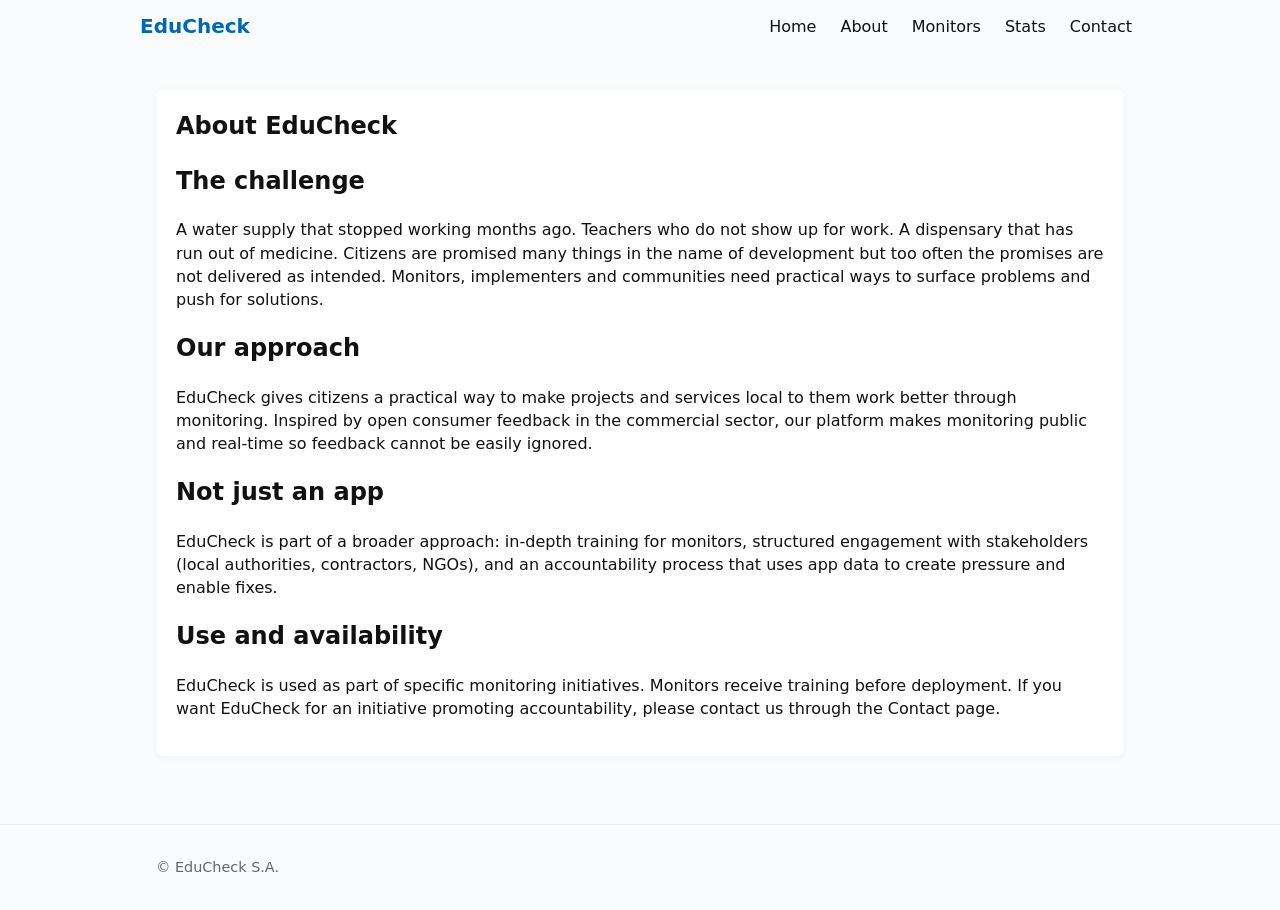
==== about.html @ c57fd744 "Add multi-page static site for EduCheck (index, about, monitors, stats, contact, CSS, JS)" ====
<!doctype html>
<html lang="en">
<head>
  <meta charset="utf-8" />
  <meta name="viewport" content="width=device-width,initial-scale=1" />
  <title>About — EduCheck</title>
  <link rel="stylesheet" href="assets/css/styles.css">
</head>
<body>
  <header class="site-header">
    <div class="container header-inner">
      <a href="index.html" class="brand">EduCheck</a>
      <button class="nav-toggle" id="navToggleAbout" aria-expanded="false" aria-controls="siteNavAbout">Menu</button>
      <nav id="siteNavAbout" class="site-nav" aria-label="Main navigation">
        <ul>
          <li><a href="index.html">Home</a></li>
          <li><a href="about.html" aria-current="page">About</a></li>
          <li><a href="monitors.html">Monitors</a></li>
          <li><a href="stats.html">Stats</a></li>
          <li><a href="contact.html">Contact</a></li>
        </ul>
      </nav>
    </div>
  </header>

  <main class="container">
    <article class="page">
      <h1>About EduCheck</h1>

      <h2>The challenge</h2>
      <p>A water supply that stopped working months ago. Teachers who do not show up for work. A dispensary that has run out of medicine. Citizens are promised many things in the name of development but too often the promises are not delivered as intended. Monitors, implementers and communities need practical ways to surface problems and push for solutions.</p>

      <h2>Our approach</h2>
      <p>EduCheck gives citizens a practical way to make projects and services local to them work better through monitoring. Inspired by open consumer feedback in the commercial sector, our platform makes monitoring public and real-time so feedback cannot be easily ignored.</p>

      <h2>Not just an app</h2>
      <p>EduCheck is part of a broader approach: in-depth training for monitors, structured engagement with stakeholders (local authorities, contractors, NGOs), and an accountability process that uses app data to create pressure and enable fixes.</p>

      <h2>Use and availability</h2>
      <p>EduCheck is used as part of specific monitoring initiatives. Monitors receive training before deployment. If you want EduCheck for an initiative promoting accountability, please contact us through the Contact page.</p>
    </article>
  </main>

  <footer class="site-footer">
    <div class="container">
      <p>&copy; <span id="yearAbout"></span> EduCheck S.A.</p>
    </div>
  </footer>

  <script src="assets/js/main.js"></script>
</body>
</html>
---- assets/css/styles.css ----
/* Basic responsive styles for EduCheck multi-page site */
:root{
  --accent:#0068b3;
  --muted:#666;
  --bg:#f9fbfc;
  --max-width:1000px;
  --container-padding:1rem;
  font-family: Inter, system-ui, -apple-system, "Segoe UI", Roboto, "Helvetica Neue", Arial;
  color-scheme: light;
}
*{box-sizing:border-box}
html,body{height:100%}
body{margin:0;background:var(--bg);color:#111;line-height:1.45}
.container{max-width:var(--max-width);margin:0 auto;padding:var(--container-padding)}
.header-inner{display:flex;align-items:center;justify-content:space-between;padding:0.75rem 0}
.brand{font-weight:700;color:var(--accent);text-decoration:none;font-size:1.25rem}
.site-nav ul{list-style:none;margin:0;padding:0;display:flex;gap:0.5rem}
.site-nav a{text-decoration:none;padding:0.5rem;color:inherit;border-radius:6px}
.site-nav a:hover{background:#fff;box-shadow:0 1px 2px rgba(0,0,0,0.05)}
.nav-toggle{display:none;background:none;border:1px solid #ddd;padding:0.5rem;border-radius:6px}

/* Hero */
.hero{background:linear-gradient(180deg, #fff 0%, #f2fbff 100%);padding:2.5rem 0}
.hero .lead{color:var(--muted);margin-top:0.5rem}
.stats-grid{display:flex;gap:1rem;margin:1.25rem 0;flex-wrap:wrap}
.stat{background:#fff;padding:1rem;border-radius:8px;flex:1 1 200px;box-shadow:0 2px 6px rgba(8,20,40,0.04)}
.stat-value{display:block;font-size:1.4rem;font-weight:700;color:var(--accent)}
.stat-label{font-size:0.9rem;color:var(--muted)}

/* Buttons */
.btn{display:inline-block;background:var(--accent);color:white;padding:0.6rem 1rem;border-radius:6px;text-decoration:none}
.btn-outline{background:transparent;border:1px solid var(--accent);color:var(--accent)}

/* Page content */
.page{background:#fff;padding:1.25rem;border-radius:8px;box-shadow:0 2px 8px rgba(0,0,0,0.04);margin:1.25rem 0}
.page h1{margin-top:0}
.figures{display:flex;gap:1rem;flex-wrap:wrap}
.figure{background:#fff;padding:1rem;border-radius:8px;flex:1 1 220px;text-align:center;box-shadow:0 1px 3px rgba(0,0,0,0.04)}
.figure h2{color:var(--accent);font-size:1.6rem;margin:0}
.contact-grid{display:grid;grid-template-columns:repeat(auto-fit,minmax(220px,1fr));gap:1rem}

/* Footer */
.site-footer{border-top:1px solid #e7eef5;padding:1rem 0;margin-top:2rem}
.site-footer p{margin:0;color:var(--muted);font-size:0.9rem}

/* Responsive */
@media (max-width:800px){
  .site-nav{display:none}
  .nav-toggle{display:inline-block}
  .nav-toggle[aria-expanded="true"] + .site-nav{display:block}
  .header-inner{gap:0.5rem}
  .stats-grid{flex-direction:column}
}
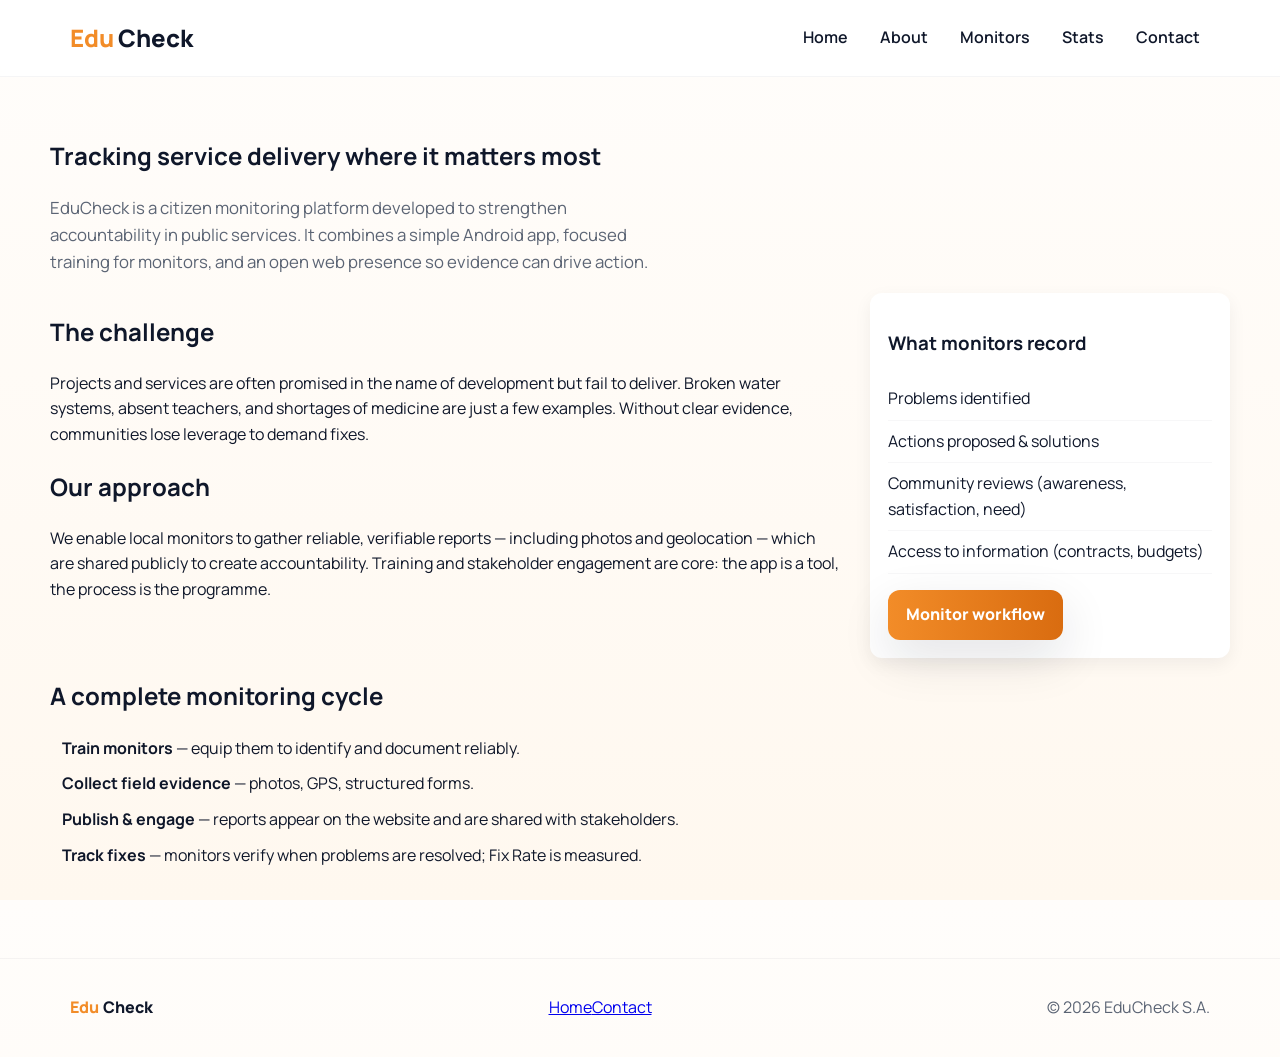
==== commit e64bc55c: "Premium EduCheck website redesign (home/about/monitors/stats/contact)" ====
--- a/about.html
+++ b/about.html
@@ -1,18 +1,20 @@
 <!doctype html>
 <html lang="en">
 <head>
-  <meta charset="utf-8" />
-  <meta name="viewport" content="width=device-width,initial-scale=1" />
-  <title>About — EduCheck</title>
+  <meta charset="utf-8"/>
+  <meta name="viewport" content="width=device-width,initial-scale=1"/>
+  <title>About EduCheck — Community Monitoring</title>
+  <meta name="description" content="About EduCheck: approach, training, and how citizen monitoring drives accountability.">
+  <link href="https://fonts.googleapis.com/css2?family=Manrope:wght@400;600;700;800&display=swap" rel="stylesheet">
   <link rel="stylesheet" href="assets/css/styles.css">
 </head>
-<body>
+<body class="page-about">
   <header class="site-header">
     <div class="container header-inner">
-      <a href="index.html" class="brand">EduCheck</a>
-      <button class="nav-toggle" id="navToggleAbout" aria-expanded="false" aria-controls="siteNavAbout">Menu</button>
-      <nav id="siteNavAbout" class="site-nav" aria-label="Main navigation">
-        <ul>
+      <a class="brand" href="index.html"><span class="brand-mark">Edu</span>Check</a>
+      <nav id="mainNavAbout" class="site-nav" aria-label="Main">
+        <button class="nav-toggle" aria-expanded="false" aria-controls="navListAbout">Menu</button>
+        <ul id="navListAbout" class="nav-list">
           <li><a href="index.html">Home</a></li>
           <li><a href="about.html" aria-current="page">About</a></li>
           <li><a href="monitors.html">Monitors</a></li>
@@ -23,30 +25,54 @@
     </div>
   </header>
 
-  <main class="container">
-    <article class="page">
-      <h1>About EduCheck</h1>
+  <main class="container page-content">
+    <article class="hero-article">
+      <h1>Tracking service delivery where it matters most</h1>
+      <p class="lead">EduCheck is a citizen monitoring platform developed to strengthen accountability in public services. It combines a simple Android app, focused training for monitors, and an open web presence so evidence can drive action.</p>
+    </article>
 
-      <h2>The challenge</h2>
-      <p>A water supply that stopped working months ago. Teachers who do not show up for work. A dispensary that has run out of medicine. Citizens are promised many things in the name of development but too often the promises are not delivered as intended. Monitors, implementers and communities need practical ways to surface problems and push for solutions.</p>
+    <section class="two-col">
+      <div>
+        <h2>The challenge</h2>
+        <p>Projects and services are often promised in the name of development but fail to deliver. Broken water systems, absent teachers, and shortages of medicine are just a few examples. Without clear evidence, communities lose leverage to demand fixes.</p>
 
-      <h2>Our approach</h2>
-      <p>EduCheck gives citizens a practical way to make projects and services local to them work better through monitoring. Inspired by open consumer feedback in the commercial sector, our platform makes monitoring public and real-time so feedback cannot be easily ignored.</p>
+        <h2>Our approach</h2>
+        <p>We enable local monitors to gather reliable, verifiable reports — including photos and geolocation — which are shared publicly to create accountability. Training and stakeholder engagement are core: the app is a tool, the process is the programme.</p>
+      </div>
 
-      <h2>Not just an app</h2>
-      <p>EduCheck is part of a broader approach: in-depth training for monitors, structured engagement with stakeholders (local authorities, contractors, NGOs), and an accountability process that uses app data to create pressure and enable fixes.</p>
+      <aside class="panel">
+        <div class="panel-inner">
+          <h3>What monitors record</h3>
+          <ul class="panel-list">
+            <li>Problems identified</li>
+            <li>Actions proposed & solutions</li>
+            <li>Community reviews (awareness, satisfaction, need)</li>
+            <li>Access to information (contracts, budgets)</li>
+          </ul>
+          <a class="btn btn-primary" href="monitors.html">Monitor workflow</a>
+        </div>
+      </aside>
+    </section>
 
-      <h2>Use and availability</h2>
-      <p>EduCheck is used as part of specific monitoring initiatives. Monitors receive training before deployment. If you want EduCheck for an initiative promoting accountability, please contact us through the Contact page.</p>
-    </article>
+    <section class="method">
+      <h2>A complete monitoring cycle</h2>
+      <ol class="steps">
+        <li><strong>Train monitors</strong> — equip them to identify and document reliably.</li>
+        <li><strong>Collect field evidence</strong> — photos, GPS, structured forms.</li>
+        <li><strong>Publish & engage</strong> — reports appear on the website and are shared with stakeholders.</li>
+        <li><strong>Track fixes</strong> — monitors verify when problems are resolved; Fix Rate is measured.</li>
+      </ol>
+    </section>
   </main>
 
   <footer class="site-footer">
-    <div class="container">
-      <p>&copy; <span id="yearAbout"></span> EduCheck S.A.</p>
+    <div class="container footer-grid">
+      <div><p class="brand-footer"><span class="brand-mark">Edu</span>Check</p></div>
+      <nav class="footer-nav" aria-label="Footer"><a href="index.html">Home</a><a href="contact.html">Contact</a></nav>
+      <div class="legal muted">© <span id="yearAbout"></span> EduCheck S.A.</div>
     </div>
   </footer>
 
-  <script src="assets/js/main.js"></script>
+  <script src="assets/js/main.js" defer></script>
 </body>
 </html>
--- a/assets/css/styles.css
+++ b/assets/css/styles.css
@@ -1,53 +1,117 @@
-/* Basic responsive styles for EduCheck multi-page site */
+/* EduCheck — premium theme (Manrope, warm orange + navy) */
 :root{
-  --accent:#0068b3;
-  --muted:#666;
-  --bg:#f9fbfc;
-  --max-width:1000px;
-  --container-padding:1rem;
-  font-family: Inter, system-ui, -apple-system, "Segoe UI", Roboto, "Helvetica Neue", Arial;
+  --orange: #F28C28;
+  --orange-600: #D96C10;
+  --navy: #0F172A;
+  --muted: #5B6474;
+  --cream: #FFF9F2;
+  --white: #FFFFFF;
+  --soft: #F7FAFC;
+  --glass: rgba(255,255,255,0.85);
+  --max: 1180px;
+  --radius-lg: 18px;
+  --shadow-lg: 0 18px 50px rgba(15,23,42,0.12);
+  --shadow-sm: 0 6px 18px rgba(15,23,42,0.06);
+  font-family: 'Manrope', system-ui, -apple-system, 'Segoe UI', Roboto, 'Helvetica Neue', Arial;
   color-scheme: light;
+  -webkit-font-smoothing:antialiased;
+  -moz-osx-font-smoothing:grayscale;
 }
 *{box-sizing:border-box}
 html,body{height:100%}
-body{margin:0;background:var(--bg);color:#111;line-height:1.45}
-.container{max-width:var(--max-width);margin:0 auto;padding:var(--container-padding)}
-.header-inner{display:flex;align-items:center;justify-content:space-between;padding:0.75rem 0}
-.brand{font-weight:700;color:var(--accent);text-decoration:none;font-size:1.25rem}
-.site-nav ul{list-style:none;margin:0;padding:0;display:flex;gap:0.5rem}
-.site-nav a{text-decoration:none;padding:0.5rem;color:inherit;border-radius:6px}
-.site-nav a:hover{background:#fff;box-shadow:0 1px 2px rgba(0,0,0,0.05)}
-.nav-toggle{display:none;background:none;border:1px solid #ddd;padding:0.5rem;border-radius:6px}
+body{margin:0;background:linear-gradient(180deg,#fffdfb 0%, #fff8ef 100%);color:var(--navy);line-height:1.6}
+.container{max-width:var(--max);margin:0 auto;padding:0 20px}
+
+/* Header */
+.site-header{position:sticky;top:0;z-index:40;background:var(--glass);backdrop-filter:blur(8px);border-bottom:1px solid rgba(15,23,42,0.04)}
+.header-inner{display:flex;align-items:center;justify-content:space-between;min-height:76px}
+.brand{font-weight:800;font-size:1.5rem;color:var(--navy);text-decoration:none}
+.brand-mark{color:var(--orange);margin-right:4px}
+.site-nav{display:flex;align-items:center;gap:14px}
+.nav-list{display:flex;gap:12px;align-items:center;margin:0;padding:0;list-style:none}
+.nav-list a{color:var(--navy);text-decoration:none;font-weight:600;padding:8px 10px;border-radius:10px;transition:all .16s}
+.nav-list a:hover{color:var(--orange)}
+.nav-toggle{display:none;background:none;border:1px solid rgba(15,23,42,0.06);padding:8px 10px;border-radius:10px}
 
 /* Hero */
-.hero{background:linear-gradient(180deg, #fff 0%, #f2fbff 100%);padding:2.5rem 0}
-.hero .lead{color:var(--muted);margin-top:0.5rem}
-.stats-grid{display:flex;gap:1rem;margin:1.25rem 0;flex-wrap:wrap}
-.stat{background:#fff;padding:1rem;border-radius:8px;flex:1 1 200px;box-shadow:0 2px 6px rgba(8,20,40,0.04)}
-.stat-value{display:block;font-size:1.4rem;font-weight:700;color:var(--accent)}
-.stat-label{font-size:0.9rem;color:var(--muted)}
+.hero{display:grid;grid-template-columns:1fr 420px;gap:36px;align-items:start;padding:64px 0}
+.hero-copy .eyebrow{display:inline-block;background:rgba(242,140,40,0.1);color:var(--orange-600);padding:8px 12px;border-radius:999px;font-weight:800;font-size:.78rem;letter-spacing:.04em;text-transform:uppercase}
+.hero-copy h1{font-size: clamp(2.2rem, 4.6vw, 3.6rem);margin:14px 0 10px;color:var(--navy);line-height:1.03}
+.lead{color:var(--muted);max-width:620px;font-size:1.05rem}
+.hero-actions{display:flex;gap:12px;margin-top:18px}
+.btn{display:inline-flex;align-items:center;gap:10px;padding:12px 18px;border-radius:12px;font-weight:800;cursor:pointer;border:0;text-decoration:none}
+.btn-primary{background:linear-gradient(90deg,var(--orange),var(--orange-600));color:var(--white);box-shadow:var(--shadow-lg)}
+.btn-outline{background:transparent;color:var(--navy);border:1px solid rgba(15,23,42,0.06)}
+.btn-ghost{background:#fff;border:1px solid rgba(15,23,42,0.04);color:var(--navy)}
 
-/* Buttons */
-.btn{display:inline-block;background:var(--accent);color:white;padding:0.6rem 1rem;border-radius:6px;text-decoration:none}
-.btn-outline{background:transparent;border:1px solid var(--accent);color:var(--accent)}
+/* Metrics */
+.metrics{display:flex;gap:18px;margin-top:24px;align-items:center;flex-wrap:wrap}
+.metric{background:var(--white);padding:14px 18px;border-radius:12px;box-shadow:var(--shadow-sm);min-width:160px}
+.metric-value{font-weight:800;color:var(--navy);font-size:1.3rem}
+.metric-label{color:var(--muted);font-size:.9rem;margin-top:6px}
+
+/* Hero panel */
+.hero-panel .card-elevated{background:linear-gradient(180deg,#fff 0%,#fff9f0 100%);border-radius:16px;padding:20px;border:1px solid rgba(242,140,40,0.08);box-shadow:var(--shadow-sm)}
+.card-head h3{margin:0 0 6px}
+.card-head .muted{color:var(--muted)}
+.checklist{margin:12px 0 18px;padding:0;list-style:none}
+.checklist li{padding:8px 0;border-top:1px dashed rgba(15,23,42,0.04);font-weight:600}
+.card-cta{display:flex;gap:8px}
+
+/* Features */
+.features{padding:32px 0}
+.feature-grid{display:grid;grid-template-columns:repeat(auto-fit,minmax(220px,1fr));gap:20px}
+.feature{background:var(--white);padding:18px;border-radius:14px;box-shadow:var(--shadow-sm);transition:transform .18s,box-shadow .18s}
+.feature:hover{transform:translateY(-6px);box-shadow:var(--shadow-lg)}
+.feature .icon{width:36px;height:36px;fill:var(--orange);margin-bottom:8px}
+
+/* Quote */
+.quote{padding:26px 0}
+blockquote{margin:0;padding:22px;border-left:4px solid rgba(242,140,40,0.18);background:linear-gradient(90deg, rgba(242,140,40,0.03), transparent);border-radius:8px;color:var(--muted)}
+blockquote cite{display:block;margin-top:8px;font-size:.9rem;color:var(--muted)}
 
 /* Page content */
-.page{background:#fff;padding:1.25rem;border-radius:8px;box-shadow:0 2px 8px rgba(0,0,0,0.04);margin:1.25rem 0}
-.page h1{margin-top:0}
-.figures{display:flex;gap:1rem;flex-wrap:wrap}
-.figure{background:#fff;padding:1rem;border-radius:8px;flex:1 1 220px;text-align:center;box-shadow:0 1px 3px rgba(0,0,0,0.04)}
-.figure h2{color:var(--accent);font-size:1.6rem;margin:0}
-.contact-grid{display:grid;grid-template-columns:repeat(auto-fit,minmax(220px,1fr));gap:1rem}
+.page-content{padding:40px 0}
+.two-col{display:grid;grid-template-columns:1fr 360px;gap:28px;align-items:start}
+.panel{background:var(--white);padding:18px;border-radius:12px;box-shadow:var(--shadow-sm)}
+.panel-list{list-style:none;padding:0;margin:12px 0 16px}
+.panel-list li{padding:8px 0;border-bottom:1px solid rgba(15,23,42,0.03)}
+.steps{list-style:none;padding:0;margin:0}
+.steps li{margin:10px 0;padding-left:12px}
+
+/* Monitors */
+.monitor-grid{display:grid;grid-template-columns:1fr 320px;gap:28px}
+.list-check{padding-left:18px}
+.list-check li{margin:10px 0}
+
+/* Stats */
+.stats-hero{display:flex;gap:24px;align-items:center;flex-wrap:wrap}
+.stat-cards{display:flex;gap:16px;flex:1}
+.stat-card{background:var(--white);padding:18px;border-radius:12px;box-shadow:var(--shadow-sm);min-width:220px;text-align:center}
+.stat-number{font-weight:800;font-size:1.6rem;color:var(--navy)}
+.chart{flex:1;min-width:300px}
+
+/* Contact */
+.contact-grid{display:grid;grid-template-columns:1fr 360px;gap:28px}
+.contact-form{background:var(--white);padding:18px;border-radius:12px;box-shadow:var(--shadow-sm);display:flex;flex-direction:column;gap:12px}
+.contact-form label{display:flex;flex-direction:column;font-weight:600;color:var(--muted)}
+.contact-form input, .contact-form textarea{margin-top:8px;padding:10px;border-radius:10px;border:1px solid rgba(15,23,42,0.06)}
+.form-actions{display:flex;gap:10px;margin-top:6px}
 
 /* Footer */
-.site-footer{border-top:1px solid #e7eef5;padding:1rem 0;margin-top:2rem}
-.site-footer p{margin:0;color:var(--muted);font-size:0.9rem}
+.site-footer{border-top:1px solid rgba(15,23,42,0.04);padding:20px 0;margin-top:40px}
+.footer-grid{display:flex;gap:20px;align-items:center;justify-content:space-between}
+.brand-footer{font-weight:800}
+.muted{color:var(--muted)}
+.small{font-size:.86rem}
 
-/* Responsive */
-@media (max-width:800px){
-  .site-nav{display:none}
+/* Utilities & responsive */
+.sr-only{position:absolute;width:1px;height:1px;padding:0;margin:-1px;overflow:hidden;clip:rect(0,0,0,0);white-space:nowrap;border:0}
+@media (max-width:980px){
+  .hero{grid-template-columns:1fr;gap:20px;padding:36px 0}
+  .two-col{grid-template-columns:1fr}
+  .monitor-grid{grid-template-columns:1fr}
+  .contact-grid{grid-template-columns:1fr}
+  .nav-list{display:none}
   .nav-toggle{display:inline-block}
-  .nav-toggle[aria-expanded="true"] + .site-nav{display:block}
-  .header-inner{gap:0.5rem}
-  .stats-grid{flex-direction:column}
 }
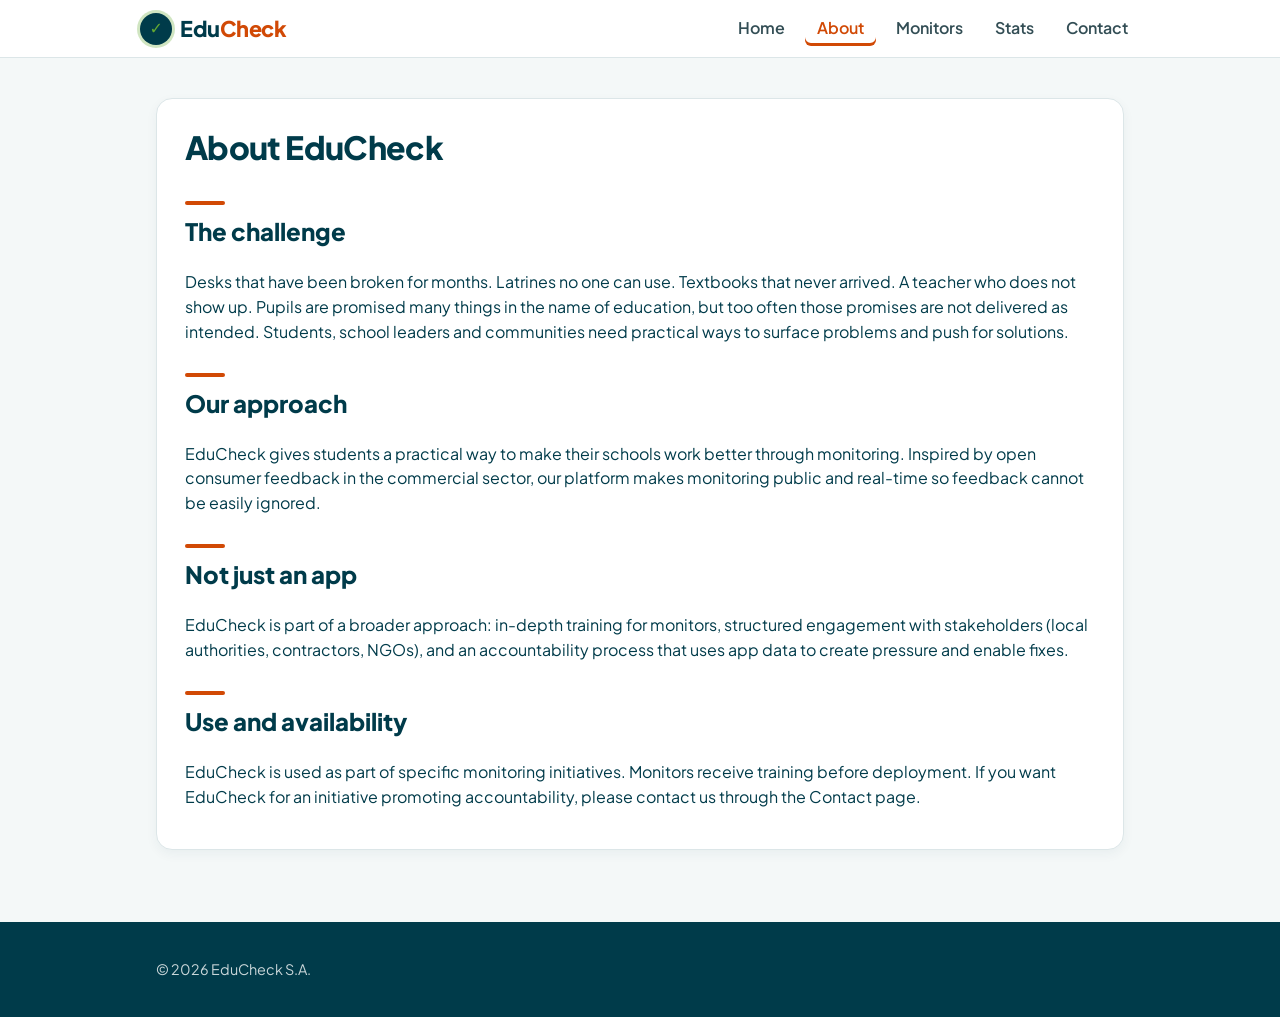
==== commit ea668e00: "Rebrand EduCheck with DevCheck-inspired identity New petrol/orange/tick-green palette, tick-in-circl" ====
--- a/about.html
+++ b/about.html
@@ -1,20 +1,18 @@
 <!doctype html>
 <html lang="en">
 <head>
-  <meta charset="utf-8"/>
-  <meta name="viewport" content="width=device-width,initial-scale=1"/>
-  <title>About EduCheck — Community Monitoring</title>
-  <meta name="description" content="About EduCheck: approach, training, and how citizen monitoring drives accountability.">
-  <link href="https://fonts.googleapis.com/css2?family=Manrope:wght@400;600;700;800&display=swap" rel="stylesheet">
+  <meta charset="utf-8" />
+  <meta name="viewport" content="width=device-width,initial-scale=1" />
+  <title>About — EduCheck</title>
   <link rel="stylesheet" href="assets/css/styles.css">
 </head>
-<body class="page-about">
+<body>
   <header class="site-header">
     <div class="container header-inner">
-      <a class="brand" href="index.html"><span class="brand-mark">Edu</span>Check</a>
-      <nav id="mainNavAbout" class="site-nav" aria-label="Main">
-        <button class="nav-toggle" aria-expanded="false" aria-controls="navListAbout">Menu</button>
-        <ul id="navListAbout" class="nav-list">
+      <a href="index.html" class="brand">Edu<span>Check</span></a>
+      <button class="nav-toggle" id="navToggleAbout" aria-expanded="false" aria-controls="siteNavAbout">Menu</button>
+      <nav id="siteNavAbout" class="site-nav" aria-label="Main navigation">
+        <ul>
           <li><a href="index.html">Home</a></li>
           <li><a href="about.html" aria-current="page">About</a></li>
           <li><a href="monitors.html">Monitors</a></li>
@@ -25,54 +23,30 @@
     </div>
   </header>
 
-  <main class="container page-content">
-    <article class="hero-article">
-      <h1>Tracking service delivery where it matters most</h1>
-      <p class="lead">EduCheck is a citizen monitoring platform developed to strengthen accountability in public services. It combines a simple Android app, focused training for monitors, and an open web presence so evidence can drive action.</p>
+  <main class="container">
+    <article class="page">
+      <h1>About EduCheck</h1>
+
+      <h2>The challenge</h2>
+      <p>Desks that have been broken for months. Latrines no one can use. Textbooks that never arrived. A teacher who does not show up. Pupils are promised many things in the name of education, but too often those promises are not delivered as intended. Students, school leaders and communities need practical ways to surface problems and push for solutions.</p>
+
+      <h2>Our approach</h2>
+      <p>EduCheck gives students a practical way to make their schools work better through monitoring. Inspired by open consumer feedback in the commercial sector, our platform makes monitoring public and real-time so feedback cannot be easily ignored.</p>
+
+      <h2>Not just an app</h2>
+      <p>EduCheck is part of a broader approach: in-depth training for monitors, structured engagement with stakeholders (local authorities, contractors, NGOs), and an accountability process that uses app data to create pressure and enable fixes.</p>
+
+      <h2>Use and availability</h2>
+      <p>EduCheck is used as part of specific monitoring initiatives. Monitors receive training before deployment. If you want EduCheck for an initiative promoting accountability, please contact us through the Contact page.</p>
     </article>
-
-    <section class="two-col">
-      <div>
-        <h2>The challenge</h2>
-        <p>Projects and services are often promised in the name of development but fail to deliver. Broken water systems, absent teachers, and shortages of medicine are just a few examples. Without clear evidence, communities lose leverage to demand fixes.</p>
-
-        <h2>Our approach</h2>
-        <p>We enable local monitors to gather reliable, verifiable reports — including photos and geolocation — which are shared publicly to create accountability. Training and stakeholder engagement are core: the app is a tool, the process is the programme.</p>
-      </div>
-
-      <aside class="panel">
-        <div class="panel-inner">
-          <h3>What monitors record</h3>
-          <ul class="panel-list">
-            <li>Problems identified</li>
-            <li>Actions proposed & solutions</li>
-            <li>Community reviews (awareness, satisfaction, need)</li>
-            <li>Access to information (contracts, budgets)</li>
-          </ul>
-          <a class="btn btn-primary" href="monitors.html">Monitor workflow</a>
-        </div>
-      </aside>
-    </section>
-
-    <section class="method">
-      <h2>A complete monitoring cycle</h2>
-      <ol class="steps">
-        <li><strong>Train monitors</strong> — equip them to identify and document reliably.</li>
-        <li><strong>Collect field evidence</strong> — photos, GPS, structured forms.</li>
-        <li><strong>Publish & engage</strong> — reports appear on the website and are shared with stakeholders.</li>
-        <li><strong>Track fixes</strong> — monitors verify when problems are resolved; Fix Rate is measured.</li>
-      </ol>
-    </section>
   </main>
 
   <footer class="site-footer">
-    <div class="container footer-grid">
-      <div><p class="brand-footer"><span class="brand-mark">Edu</span>Check</p></div>
-      <nav class="footer-nav" aria-label="Footer"><a href="index.html">Home</a><a href="contact.html">Contact</a></nav>
-      <div class="legal muted">© <span id="yearAbout"></span> EduCheck S.A.</div>
+    <div class="container">
+      <p>&copy; <span id="yearAbout"></span> EduCheck S.A.</p>
     </div>
   </footer>
 
-  <script src="assets/js/main.js" defer></script>
+  <script src="assets/js/main.js"></script>
 </body>
 </html>
--- a/assets/css/styles.css
+++ b/assets/css/styles.css
@@ -1,117 +1,66 @@
-/* EduCheck — premium theme (Manrope, warm orange + navy) */
+/* EduCheck brand styles (DevCheck-inspired: petrol, orange, tick green) */
+@import url('https://fonts.googleapis.com/css2?family=Plus+Jakarta+Sans:wght@400;600;700;800&display=swap');
 :root{
-  --orange: #F28C28;
-  --orange-600: #D96C10;
-  --navy: #0F172A;
-  --muted: #5B6474;
-  --cream: #FFF9F2;
-  --white: #FFFFFF;
-  --soft: #F7FAFC;
-  --glass: rgba(255,255,255,0.85);
-  --max: 1180px;
-  --radius-lg: 18px;
-  --shadow-lg: 0 18px 50px rgba(15,23,42,0.12);
-  --shadow-sm: 0 6px 18px rgba(15,23,42,0.06);
-  font-family: 'Manrope', system-ui, -apple-system, 'Segoe UI', Roboto, 'Helvetica Neue', Arial;
+  --ink:#003B4A;
+  --accent:#D14905;
+  --accent-dark:#A93A04;
+  --fix:#64A832;
+  --muted:#5B6B70;
+  --bg:#F4F8F8;
+  --max-width:1000px;
+  --container-padding:1rem;
+  font-family: "Plus Jakarta Sans", system-ui, -apple-system, "Segoe UI", Roboto, "Helvetica Neue", Arial;
   color-scheme: light;
-  -webkit-font-smoothing:antialiased;
-  -moz-osx-font-smoothing:grayscale;
 }
 *{box-sizing:border-box}
 html,body{height:100%}
-body{margin:0;background:linear-gradient(180deg,#fffdfb 0%, #fff8ef 100%);color:var(--navy);line-height:1.6}
-.container{max-width:var(--max);margin:0 auto;padding:0 20px}
-
-/* Header */
-.site-header{position:sticky;top:0;z-index:40;background:var(--glass);backdrop-filter:blur(8px);border-bottom:1px solid rgba(15,23,42,0.04)}
-.header-inner{display:flex;align-items:center;justify-content:space-between;min-height:76px}
-.brand{font-weight:800;font-size:1.5rem;color:var(--navy);text-decoration:none}
-.brand-mark{color:var(--orange);margin-right:4px}
-.site-nav{display:flex;align-items:center;gap:14px}
-.nav-list{display:flex;gap:12px;align-items:center;margin:0;padding:0;list-style:none}
-.nav-list a{color:var(--navy);text-decoration:none;font-weight:600;padding:8px 10px;border-radius:10px;transition:all .16s}
-.nav-list a:hover{color:var(--orange)}
-.nav-toggle{display:none;background:none;border:1px solid rgba(15,23,42,0.06);padding:8px 10px;border-radius:10px}
+body{margin:0;background:var(--bg);color:var(--ink);line-height:1.55}
+.container{max-width:var(--max-width);margin:0 auto;padding:var(--container-padding)}
+.site-header{background:#fff;border-bottom:1px solid #DCE6E8;position:sticky;top:0;z-index:10}
+.header-inner{display:flex;align-items:center;justify-content:space-between;padding:0.75rem 0}
+.brand{display:inline-flex;align-items:center;font-weight:800;color:var(--ink);text-decoration:none;font-size:1.35rem;letter-spacing:-0.02em}
+.brand::before{content:"\2713";margin-right:0.5rem;display:inline-flex;align-items:center;justify-content:center;width:2rem;height:2rem;border-radius:50%;background:var(--ink);color:var(--fix);font-size:1rem;box-shadow:0 0 0 3px rgba(100,168,50,0.3)}
+.brand span{color:var(--accent)}
+.site-nav ul{list-style:none;margin:0;padding:0;display:flex;gap:0.5rem}
+.site-nav a{text-decoration:none;padding:0.5rem 0.75rem;color:#334E55;font-weight:600;border-radius:6px}
+.site-nav a:hover,.site-nav a[aria-current="page"]{color:var(--accent)}
+.site-nav a[aria-current="page"]{box-shadow:inset 0 -3px 0 var(--accent)}
+.nav-toggle{display:none;background:none;border:1px solid #ddd;padding:0.5rem;border-radius:6px}
 
 /* Hero */
-.hero{display:grid;grid-template-columns:1fr 420px;gap:36px;align-items:start;padding:64px 0}
-.hero-copy .eyebrow{display:inline-block;background:rgba(242,140,40,0.1);color:var(--orange-600);padding:8px 12px;border-radius:999px;font-weight:800;font-size:.78rem;letter-spacing:.04em;text-transform:uppercase}
-.hero-copy h1{font-size: clamp(2.2rem, 4.6vw, 3.6rem);margin:14px 0 10px;color:var(--navy);line-height:1.03}
-.lead{color:var(--muted);max-width:620px;font-size:1.05rem}
-.hero-actions{display:flex;gap:12px;margin-top:18px}
-.btn{display:inline-flex;align-items:center;gap:10px;padding:12px 18px;border-radius:12px;font-weight:800;cursor:pointer;border:0;text-decoration:none}
-.btn-primary{background:linear-gradient(90deg,var(--orange),var(--orange-600));color:var(--white);box-shadow:var(--shadow-lg)}
-.btn-outline{background:transparent;color:var(--navy);border:1px solid rgba(15,23,42,0.06)}
-.btn-ghost{background:#fff;border:1px solid rgba(15,23,42,0.04);color:var(--navy)}
+.hero{background:var(--ink);color:#fff;padding:2.5rem 0}
+.hero .lead{color:var(--muted);margin-top:0.5rem}
+.stats-grid{display:flex;gap:1rem;margin:1.25rem 0;flex-wrap:wrap}
+.stat{background:#fff;padding:1rem;border-radius:8px;flex:1 1 200px;box-shadow:0 2px 6px rgba(8,20,40,0.04)}
+.stat-value{display:block;font-size:1.4rem;font-weight:800;color:var(--accent)}
+.stat-label{font-size:0.9rem;color:var(--muted)}
 
-/* Metrics */
-.metrics{display:flex;gap:18px;margin-top:24px;align-items:center;flex-wrap:wrap}
-.metric{background:var(--white);padding:14px 18px;border-radius:12px;box-shadow:var(--shadow-sm);min-width:160px}
-.metric-value{font-weight:800;color:var(--navy);font-size:1.3rem}
-.metric-label{color:var(--muted);font-size:.9rem;margin-top:6px}
-
-/* Hero panel */
-.hero-panel .card-elevated{background:linear-gradient(180deg,#fff 0%,#fff9f0 100%);border-radius:16px;padding:20px;border:1px solid rgba(242,140,40,0.08);box-shadow:var(--shadow-sm)}
-.card-head h3{margin:0 0 6px}
-.card-head .muted{color:var(--muted)}
-.checklist{margin:12px 0 18px;padding:0;list-style:none}
-.checklist li{padding:8px 0;border-top:1px dashed rgba(15,23,42,0.04);font-weight:600}
-.card-cta{display:flex;gap:8px}
-
-/* Features */
-.features{padding:32px 0}
-.feature-grid{display:grid;grid-template-columns:repeat(auto-fit,minmax(220px,1fr));gap:20px}
-.feature{background:var(--white);padding:18px;border-radius:14px;box-shadow:var(--shadow-sm);transition:transform .18s,box-shadow .18s}
-.feature:hover{transform:translateY(-6px);box-shadow:var(--shadow-lg)}
-.feature .icon{width:36px;height:36px;fill:var(--orange);margin-bottom:8px}
-
-/* Quote */
-.quote{padding:26px 0}
-blockquote{margin:0;padding:22px;border-left:4px solid rgba(242,140,40,0.18);background:linear-gradient(90deg, rgba(242,140,40,0.03), transparent);border-radius:8px;color:var(--muted)}
-blockquote cite{display:block;margin-top:8px;font-size:.9rem;color:var(--muted)}
+/* Buttons */
+.btn{display:inline-block;background:var(--accent);color:white;font-weight:700;padding:0.7rem 1.2rem;border-radius:10px;text-decoration:none}
+.btn:hover{background:var(--accent-dark)}
+.btn-outline{background:transparent;border:1px solid var(--accent);color:var(--accent)}
 
 /* Page content */
-.page-content{padding:40px 0}
-.two-col{display:grid;grid-template-columns:1fr 360px;gap:28px;align-items:start}
-.panel{background:var(--white);padding:18px;border-radius:12px;box-shadow:var(--shadow-sm)}
-.panel-list{list-style:none;padding:0;margin:12px 0 16px}
-.panel-list li{padding:8px 0;border-bottom:1px solid rgba(15,23,42,0.03)}
-.steps{list-style:none;padding:0;margin:0}
-.steps li{margin:10px 0;padding-left:12px}
-
-/* Monitors */
-.monitor-grid{display:grid;grid-template-columns:1fr 320px;gap:28px}
-.list-check{padding-left:18px}
-.list-check li{margin:10px 0}
-
-/* Stats */
-.stats-hero{display:flex;gap:24px;align-items:center;flex-wrap:wrap}
-.stat-cards{display:flex;gap:16px;flex:1}
-.stat-card{background:var(--white);padding:18px;border-radius:12px;box-shadow:var(--shadow-sm);min-width:220px;text-align:center}
-.stat-number{font-weight:800;font-size:1.6rem;color:var(--navy)}
-.chart{flex:1;min-width:300px}
-
-/* Contact */
-.contact-grid{display:grid;grid-template-columns:1fr 360px;gap:28px}
-.contact-form{background:var(--white);padding:18px;border-radius:12px;box-shadow:var(--shadow-sm);display:flex;flex-direction:column;gap:12px}
-.contact-form label{display:flex;flex-direction:column;font-weight:600;color:var(--muted)}
-.contact-form input, .contact-form textarea{margin-top:8px;padding:10px;border-radius:10px;border:1px solid rgba(15,23,42,0.06)}
-.form-actions{display:flex;gap:10px;margin-top:6px}
+.page{background:#fff;padding:1.5rem 1.75rem;border-radius:16px;border:1px solid #DCE6E8;box-shadow:0 4px 12px rgba(0,59,74,0.05);margin:1.5rem 0}
+.page h1{margin-top:0;font-size:2rem;font-weight:800;letter-spacing:-0.02em}
+.page h2{color:var(--ink);font-weight:800;margin-top:1.75rem}
+.page h2::before{content:"";display:block;width:2.5rem;height:4px;border-radius:4px;background:var(--accent);margin-bottom:0.5rem}
+.page a{color:var(--accent);font-weight:600}
+.figures{display:flex;gap:1rem;flex-wrap:wrap}
+.figure{background:var(--ink);color:#fff;padding:1.25rem;border-radius:16px;flex:1 1 220px;text-align:center}
+.figure h2{color:var(--fix);font-size:2.25rem;margin:0}
+.figure h2::before{display:none}
+.contact-grid{display:grid;grid-template-columns:repeat(auto-fit,minmax(220px,1fr));gap:1rem}
 
 /* Footer */
-.site-footer{border-top:1px solid rgba(15,23,42,0.04);padding:20px 0;margin-top:40px}
-.footer-grid{display:flex;gap:20px;align-items:center;justify-content:space-between}
-.brand-footer{font-weight:800}
-.muted{color:var(--muted)}
-.small{font-size:.86rem}
+.site-footer{background:var(--ink);padding:1.25rem 0;margin-top:2rem}
+.site-footer p{margin:0;color:#C9D6D9;font-size:0.9rem}
 
-/* Utilities & responsive */
-.sr-only{position:absolute;width:1px;height:1px;padding:0;margin:-1px;overflow:hidden;clip:rect(0,0,0,0);white-space:nowrap;border:0}
-@media (max-width:980px){
-  .hero{grid-template-columns:1fr;gap:20px;padding:36px 0}
-  .two-col{grid-template-columns:1fr}
-  .monitor-grid{grid-template-columns:1fr}
-  .contact-grid{grid-template-columns:1fr}
-  .nav-list{display:none}
+/* Responsive */
+@media (max-width:800px){
+  .site-nav{display:none}
   .nav-toggle{display:inline-block}
+  .nav-toggle[aria-expanded="true"] + .site-nav{display:block}
+  .header-inner{gap:0.5rem}
+  .stats-grid{flex-direction:column}
 }
